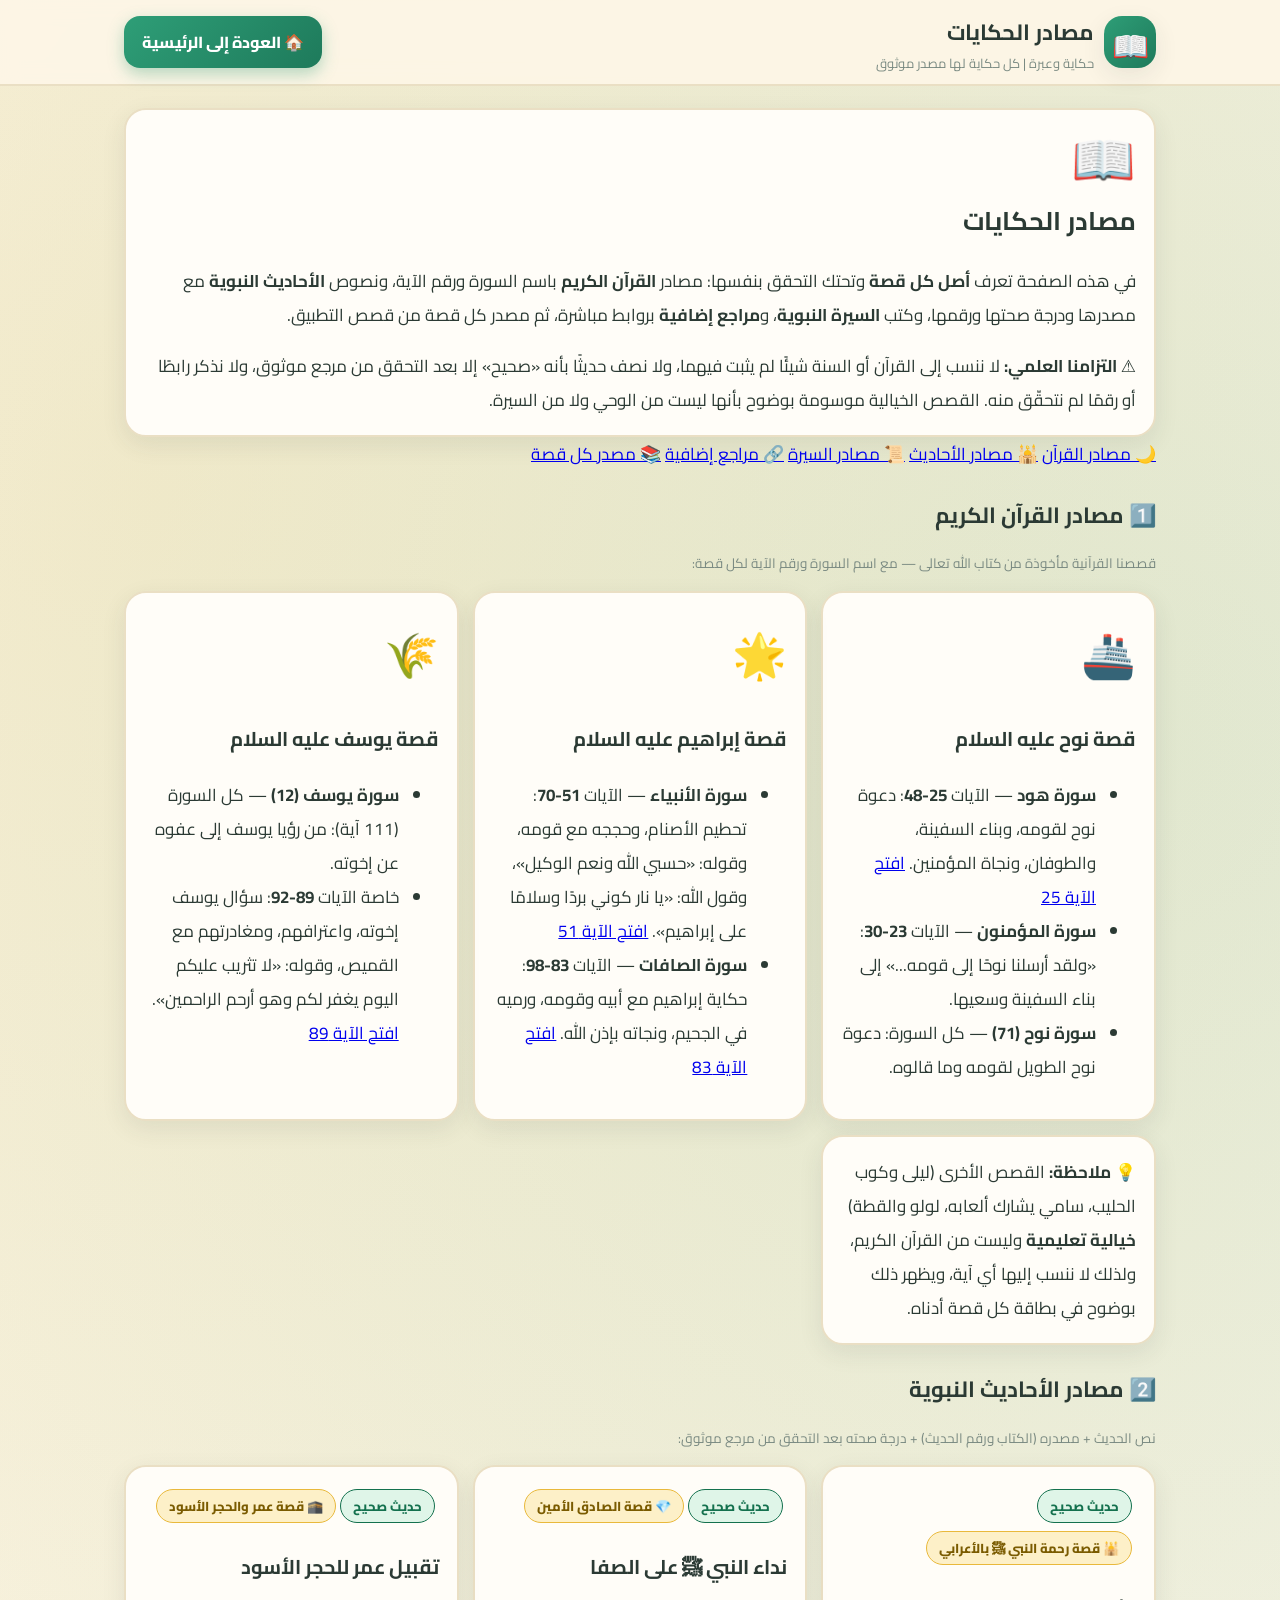
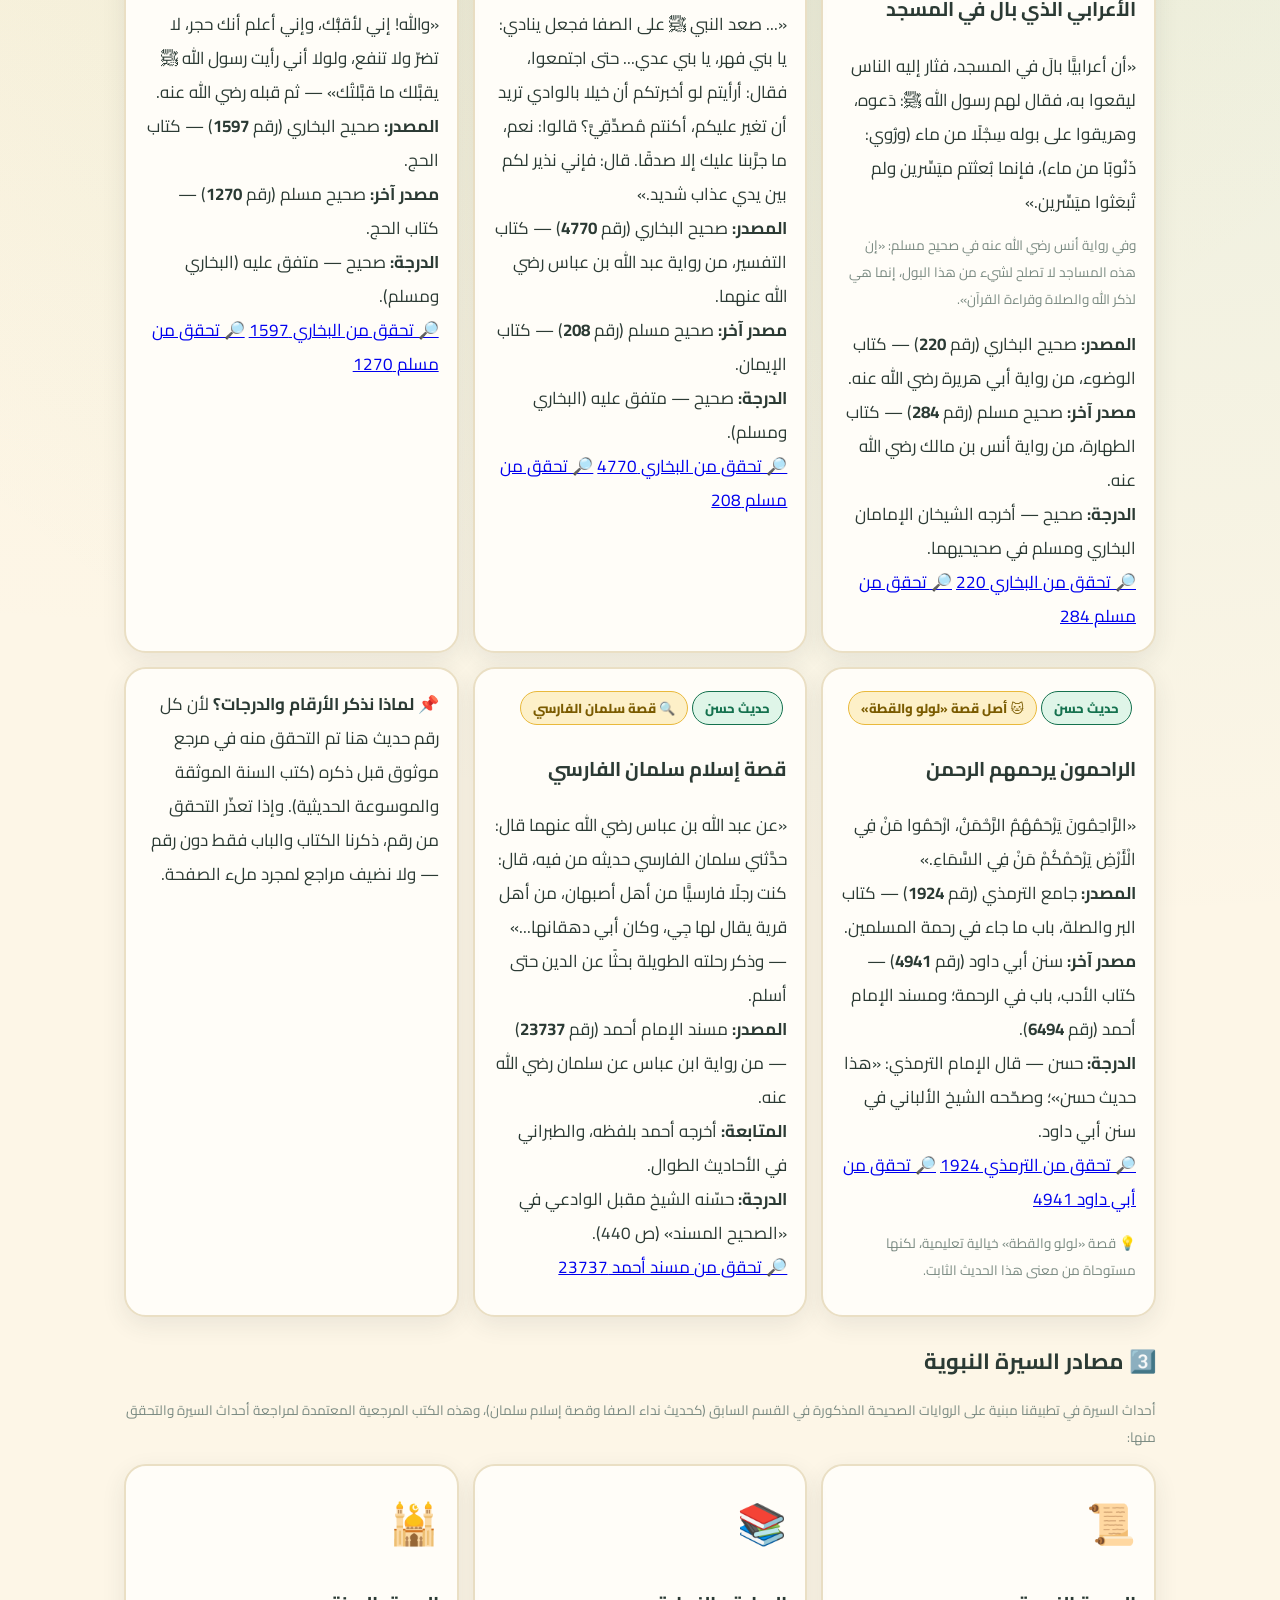
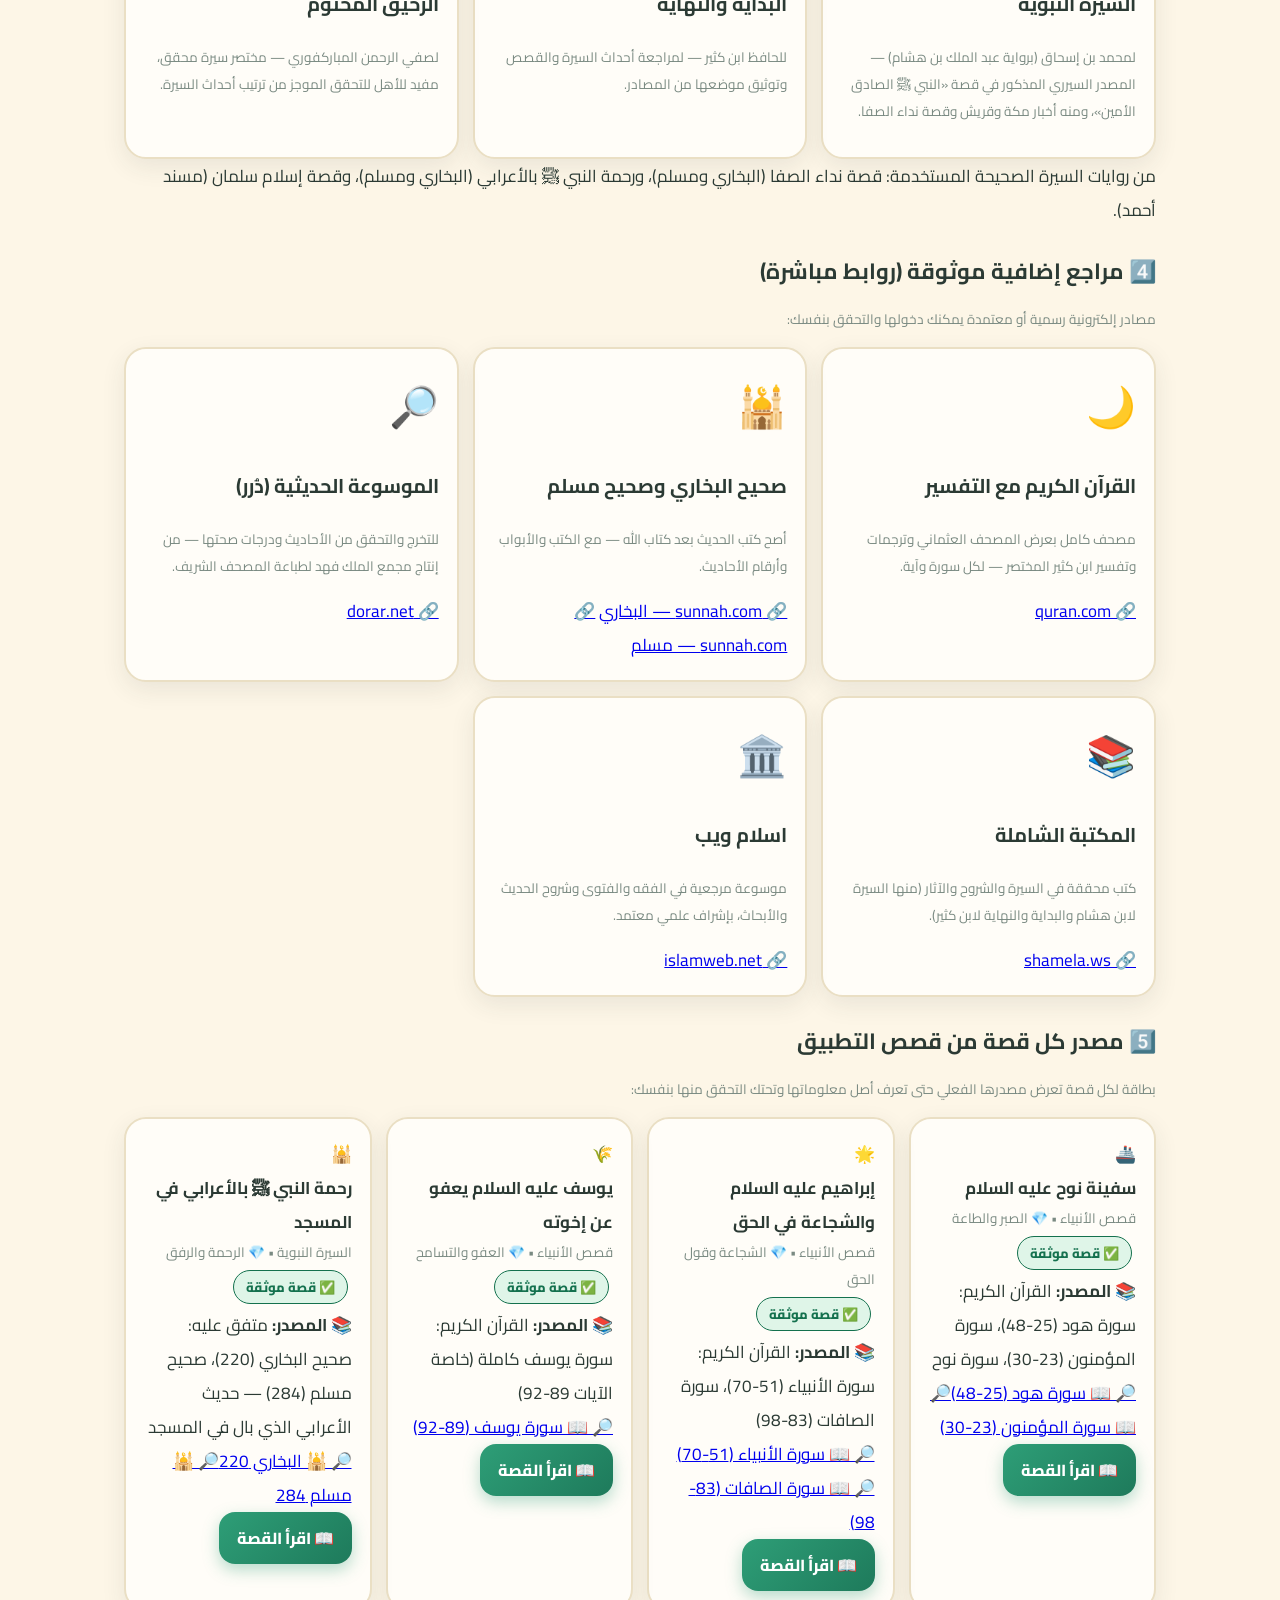
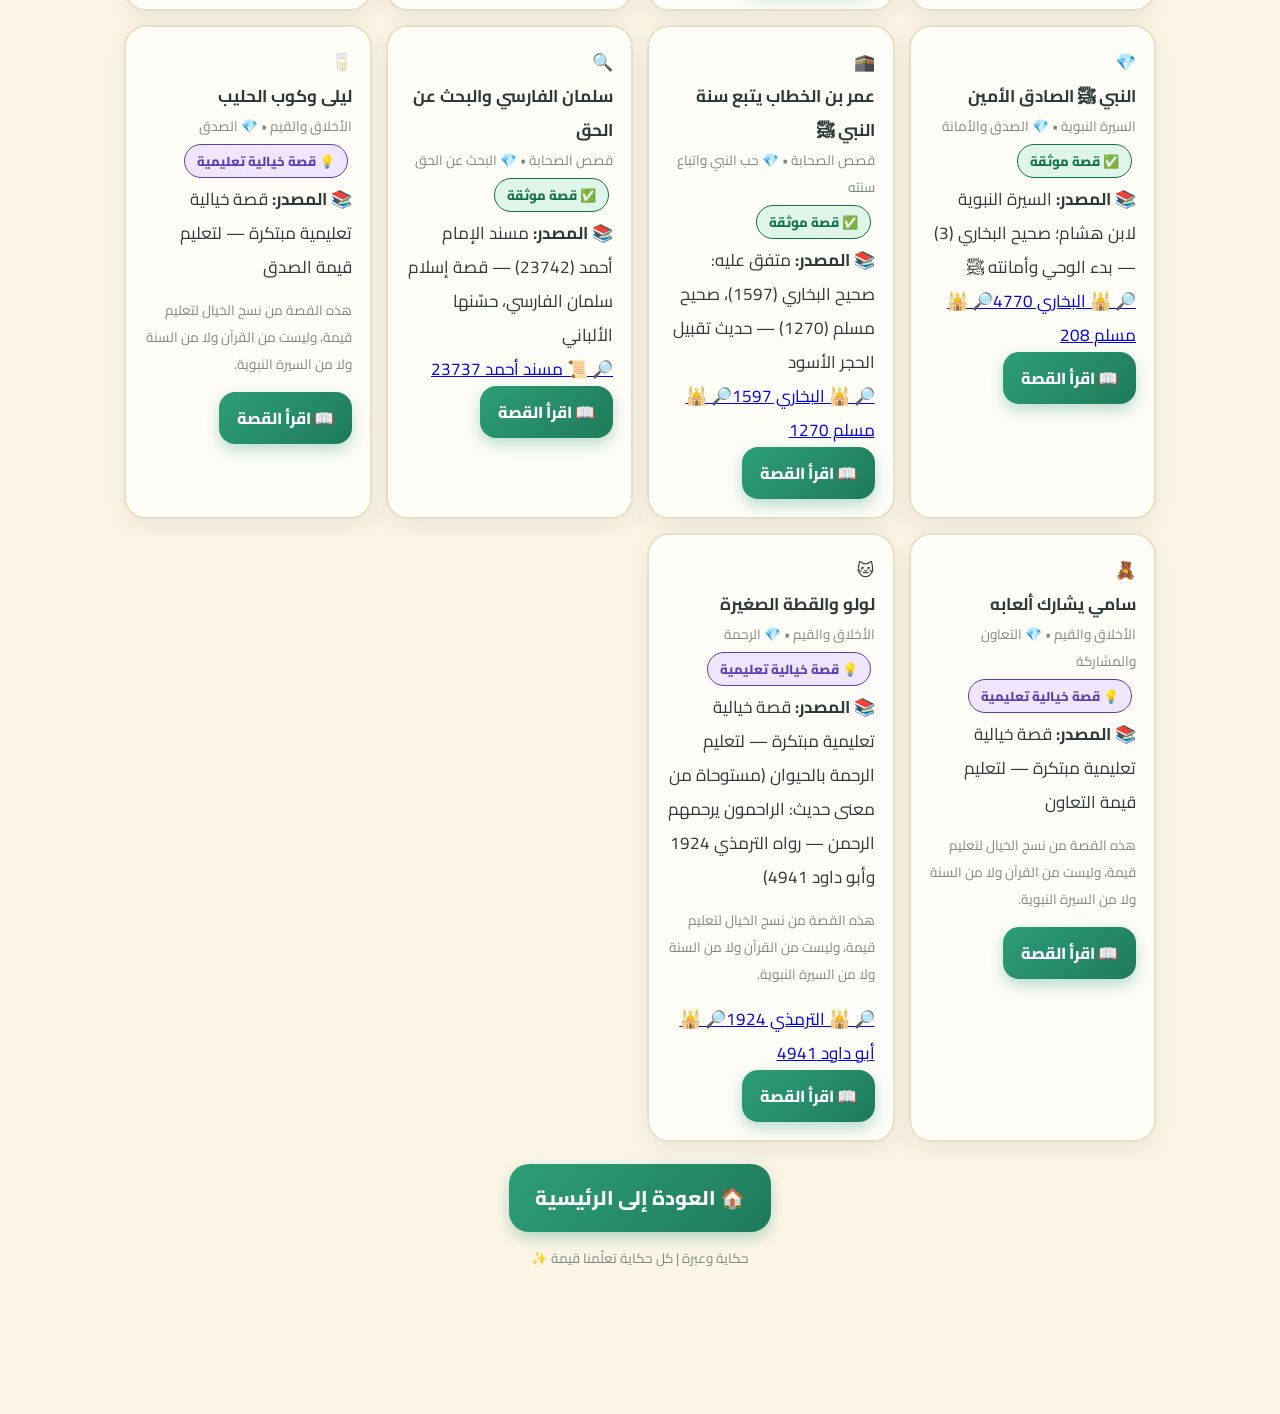
==== sources.html @ 132f4184 "publish sources.html" ====
<!DOCTYPE html>
<html lang="ar" dir="rtl">
<head>
<meta charset="UTF-8">
<meta name="viewport" content="width=device-width, initial-scale=1.0">
<title>مصادر الحكايات | حكاية وعبرة</title>
<meta name="description" content="مصادر كل قصة في تطبيق حكاية وعبرة: آيات القرآن الكريم بأرقامها، أحاديث نبوية بنصوصها ومراجعها ودرجاتها، ومراجع السيرة النبوية، ومراجع إضافية موثوقة بروابط مباشرة.">
<link rel="preconnect" href="https://fonts.googleapis.com">
<link href="https://fonts.googleapis.com/css2?family=Cairo:wght@400;700;800;900&display=swap" rel="stylesheet">
<link rel="stylesheet" href="styles.css">
</head>
<body>
<div class="topbar"><div class="topbar-in">
<div class="brand"><div class="brand-mark">📖</div><div><b>مصادر الحكايات</b><small>حكاية وعبرة | كل حكاية لها مصدر موثوق</small></div></div>
<div class="top-actions"><a class="btn btn-primary" href="index.html" style="text-decoration:none">🏠 العودة إلى الرئيسية</a></div>
</div></div>

<div class="app">

<!-- تمهيد -->
<section class="section">
<div class="card src-hero">
<div class="emoji">📖</div>
<h1 style="margin:6px 0">مصادر الحكايات</h1>
<p>في هذه الصفحة تعرف <b>أصل كل قصة</b> وتحتك التحقق بنفسها: مصادر <b>القرآن الكريم</b> باسم السورة ورقم الآية، ونصوص <b>الأحاديث النبوية</b> مع مصدرها ودرجة صحتها ورقمها، وكتب <b>السيرة النبوية</b>، و<b>مراجع إضافية</b> بروابط مباشرة، ثم مصدر كل قصة من قصص التطبيق.</p>
<div class="src-note">⚠️ <b>التزامنا العلمي:</b> لا ننسب إلى القرآن أو السنة شيئًا لم يثبت فيهما، ولا نصف حديثًا بأنه «صحيح» إلا بعد التحقق من مرجع موثوق، ولا نذكر رابطًا أو رقمًا لم نتحقّق منه. القصص الخيالية موسومة بوضوح بأنها ليست من الوحي ولا من السيرة.</div>
</div>
<nav class="src-nav">
<a href="#quran">🌙 مصادر القرآن</a>
<a href="#hadith">🕌 مصادر الأحاديث</a>
<a href="#seerah">📜 مصادر السيرة</a>
<a href="#refs">🔗 مراجع إضافية</a>
<a href="#stories">📚 مصدر كل قصة</a>
</nav>
</section>

<!-- 1) القرآن -->
<section class="section" id="quran">
<h2>1️⃣ مصادر القرآن الكريم</h2>
<p class="meta">قصصنا القرآنية مأخوذة من كتاب الله تعالى — مع اسم السورة ورقم الآية لكل قصة:</p>
<div class="cards two">
<div class="card">
<div style="font-size:44px">🚢</div><h3>قصة نوح عليه السلام</h3>
<ul class="src-list">
<li><b>سورة هود</b> — الآيات <b>25-48</b>: دعوة نوح لقومه، وبناء السفينة، والطوفان، ونجاة المؤمنين. <a class="src-link" href="https://quran.com/11/25" target="_blank" rel="noopener">افتح الآية 25</a></li>
<li><b>سورة المؤمنون</b> — الآيات <b>23-30</b>: «ولقد أرسلنا نوحًا إلى قومه...» إلى بناء السفينة وسعيها.</li>
<li><b>سورة نوح (71)</b> — كل السورة: دعوة نوح الطويل لقومه وما قالوه.</li>
</ul>
</div>
<div class="card">
<div style="font-size:44px">🌟</div><h3>قصة إبراهيم عليه السلام</h3>
<ul class="src-list">
<li><b>سورة الأنبياء</b> — الآيات <b>51-70</b>: تحطيم الأصنام، وحججه مع قومه، وقوله: «حسبي الله ونعم الوكيل»، وقول الله: «يا نار كوني بردًا وسلامًا على إبراهيم». <a class="src-link" href="https://quran.com/21/51" target="_blank" rel="noopener">افتح الآية 51</a></li>
<li><b>سورة الصافات</b> — الآيات <b>83-98</b>: حكاية إبراهيم مع أبيه وقومه، ورميه في الجحيم، ونجاته بإذن الله. <a class="src-link" href="https://quran.com/37/83" target="_blank" rel="noopener">افتح الآية 83</a></li>
</ul>
</div>
<div class="card">
<div style="font-size:44px">🌾</div><h3>قصة يوسف عليه السلام</h3>
<ul class="src-list">
<li><b>سورة يوسف (12)</b> — كل السورة (111 آية): من رؤيا يوسف إلى عفوه عن إخوته.</li>
<li>خاصة الآيات <b>89-92</b>: سؤال يوسف إخوته، واعترافهم، ومغادرتهم مع القميص، وقوله: «لا تثريب عليكم اليوم يغفر لكم وهو أرحم الراحمين». <a class="src-link" href="https://quran.com/12/89" target="_blank" rel="noopener">افتح الآية 89</a></li>
</ul>
</div>
<div class="card src-note">
<b>💡 ملاحظة:</b> القصص الأخرى (ليلى وكوب الحليب، سامي يشارك ألعابه، لولو والقطة) <b>خيالية تعليمية</b> وليست من القرآن الكريم، ولذلك لا ننسب إليها أي آية، ويظهر ذلك بوضوح في بطاقة كل قصة أدناه.
</div>
</div>
</section>

<!-- 2) الأحاديث -->
<section class="section" id="hadith">
<h2>2️⃣ مصادر الأحاديث النبوية</h2>
<p class="meta">نص الحديث + مصدره (الكتاب ورقم الحديث) + درجة صحته بعد التحقق من مرجع موثوق:</p>
<div class="cards two">

<div class="card">
<span class="badge b-doc">حديث صحيح</span><span class="badge b-val">🕌 قصة رحمة النبي ﷺ بالأعرابي</span>
<h3>الأعرابي الذي بال في المسجد</h3>
<div class="src-quote">«أن أعرابيًّا بالَ في المسجد، فثار إليه الناس ليقعوا به، فقال لهم رسول الله ﷺ: دَعوه، وهريقوا على بوله سِجْلًا من ماء (ورُوي: ذَنُوبًا من ماء)، فإنما بُعثتم ميَسِّرين ولم تُبعَثوا ميَسِّرين.»</div>
<p class="meta">وفي رواية أنس رضي الله عنه في صحيح مسلم: «إن هذه المساجد لا تصلح لشيء من هذا البول، إنما هي لذكر الله والصلاة وقراءة القرآن».</p>
<div class="src-facts">
<div><b>المصدر:</b> صحيح البخاري (رقم <b>220</b>) — كتاب الوضوء، من رواية أبي هريرة رضي الله عنه.</div>
<div><b>مصدر آخر:</b> صحيح مسلم (رقم <b>284</b>) — كتاب الطهارة، من رواية أنس بن مالك رضي الله عنه.</div>
<div><b>الدرجة:</b> صحيح — أخرجه الشيخان الإمامان البخاري ومسلم في صحيحيهما.</div>
</div>
<a class="src-link" href="https://sunnah.com/bukhari:220" target="_blank" rel="noopener">🔎 تحقق من البخاري 220</a>
<a class="src-link" href="https://sunnah.com/muslim:284a" target="_blank" rel="noopener">🔎 تحقق من مسلم 284</a>
</div>

<div class="card">
<span class="badge b-doc">حديث صحيح</span><span class="badge b-val">💎 قصة الصادق الأمين</span>
<h3>نداء النبي ﷺ على الصفا</h3>
<div class="src-quote">«... صعد النبي ﷺ على الصفا فجعل ينادي: يا بني فهر، يا بني عدي... حتى اجتمعوا، فقال: أرأيتم لو أخبرتكم أن خيلا بالوادي تريد أن تغير عليكم، أكنتم مُصدِّقِيَّ؟ قالوا: نعم، ما جرَّبنا عليك إلا صدقًا. قال: فإني نذير لكم بين يدي عذاب شديد.»</div>
<div class="src-facts">
<div><b>المصدر:</b> صحيح البخاري (رقم <b>4770</b>) — كتاب التفسير، من رواية عبد الله بن عباس رضي الله عنهما.</div>
<div><b>مصدر آخر:</b> صحيح مسلم (رقم <b>208</b>) — كتاب الإيمان.</div>
<div><b>الدرجة:</b> صحيح — متفق عليه (البخاري ومسلم).</div>
</div>
<a class="src-link" href="https://sunnah.com/bukhari:4770" target="_blank" rel="noopener">🔎 تحقق من البخاري 4770</a>
<a class="src-link" href="https://sunnah.com/muslim:208" target="_blank" rel="noopener">🔎 تحقق من مسلم 208</a>
</div>

<div class="card">
<span class="badge b-doc">حديث صحيح</span><span class="badge b-val">🕋 قصة عمر والحجر الأسود</span>
<h3>تقبيل عمر للحجر الأسود</h3>
<div class="src-quote">«والله! إني لأقبُّك، وإني أعلم أنك حجر، لا تضرّ ولا تنفع، ولولا أني رأيت رسول الله ﷺ يقبَّلك ما قبَّلتُك» — ثم قبله رضي الله عنه.</div>
<div class="src-facts">
<div><b>المصدر:</b> صحيح البخاري (رقم <b>1597</b>) — كتاب الحج.</div>
<div><b>مصدر آخر:</b> صحيح مسلم (رقم <b>1270</b>) — كتاب الحج.</div>
<div><b>الدرجة:</b> صحيح — متفق عليه (البخاري ومسلم).</div>
</div>
<a class="src-link" href="https://sunnah.com/bukhari:1597" target="_blank" rel="noopener">🔎 تحقق من البخاري 1597</a>
<a class="src-link" href="https://sunnah.com/muslim:1270" target="_blank" rel="noopener">🔎 تحقق من مسلم 1270</a>
</div>

<div class="card">
<span class="badge b-doc">حديث حسن</span><span class="badge b-val">🐱 أصل قصة «لولو والقطة»</span>
<h3>الراحمون يرحمهم الرحمن</h3>
<div class="src-quote">«الرَّاحِمُونَ يَرْحَمُهُمُ الرَّحْمَنُ، ارْحَمُوا مَنْ فِي الْأَرْضِ يَرْحَمْكُمْ مَنْ فِي السَّمَاءِ.»</div>
<div class="src-facts">
<div><b>المصدر:</b> جامع الترمذي (رقم <b>1924</b>) — كتاب البر والصلة، باب ما جاء في رحمة المسلمين.</div>
<div><b>مصدر آخر:</b> سنن أبي داود (رقم <b>4941</b>) — كتاب الأدب، باب في الرحمة؛ ومسند الإمام أحمد (رقم <b>6494</b>).</div>
<div><b>الدرجة:</b> حسن — قال الإمام الترمذي: «هذا حديث حسن»؛ وصحّحه الشيخ الألباني في سنن أبي داود.</div>
</div>
<a class="src-link" href="https://sunnah.com/tirmidhi:1924" target="_blank" rel="noopener">🔎 تحقق من الترمذي 1924</a>
<a class="src-link" href="https://sunnah.com/abudawud:4941" target="_blank" rel="noopener">🔎 تحقق من أبي داود 4941</a>
<p class="meta">💡 قصة «لولو والقطة» خيالية تعليمية، لكنها مستوحاة من معنى هذا الحديث الثابت.</p>
</div>

<div class="card">
<span class="badge b-doc">حديث حسن</span><span class="badge b-val">🔍 قصة سلمان الفارسي</span>
<h3>قصة إسلام سلمان الفارسي</h3>
<div class="src-quote">«عن عبد الله بن عباس رضي الله عنهما قال: حدَّثني سلمان الفارسي حديثه من فيه، قال: كنت رجلًا فارسيًّا من أهل أصبهان، من أهل قرية يقال لها جِي، وكان أبي دهقانها...» — وذكر رحلته الطويلة بحثًا عن الدين حتى أسلم.</div>
<div class="src-facts">
<div><b>المصدر:</b> مسند الإمام أحمد (رقم <b>23737</b>) — من رواية ابن عباس عن سلمان رضي الله عنه.</div>
<div><b>المتابعة:</b> أخرجه أحمد بلفظه، والطبراني في الأحاديث الطوال.</div>
<div><b>الدرجة:</b> حسّنه الشيخ مقبل الوادعي في «الصحيح المسند» (ص 440).</div>
</div>
<a class="src-link" href="https://dorar.net/h/wUVTPjc4" target="_blank" rel="noopener">🔎 تحقق من مسند أحمد 23737</a>
</div>

<div class="card src-note">
📌 <b>لماذا نذكر الأرقام والدرجات؟</b> لأن كل رقم حديث هنا تم التحقق منه في مرجع موثوق قبل ذكره (كتب السنة الموثقة والموسوعة الحديثية). وإذا تعذّر التحقق من رقم، ذكرنا الكتاب والباب فقط دون رقم — ولا نضيف مراجع لمجرد ملء الصفحة.
</div>
</div>
</section>

<!-- 3) السيرة -->
<section class="section" id="seerah">
<h2>3️⃣ مصادر السيرة النبوية</h2>
<p class="meta">أحداث السيرة في تطبيقنا مبنية على الروايات الصحيحة المذكورة في القسم السابق (كحديث نداء الصفا وقصة إسلام سلمان)، وهذه الكتب المرجعية المعتمدة لمراجعة أحداث السيرة والتحقق منها:</p>
<div class="cards three">
<div class="card"><div style="font-size:40px">📜</div><h3>السيرة النبوية</h3>
<p class="meta">لمحمد بن إسحاق (برواية عبد الملك بن هشام) — المصدر السيرري المذكور في قصة «النبي ﷺ الصادق الأمين»، ومنه أخبار مكة وقريش وقصة نداء الصفا.</p></div>
<div class="card"><div style="font-size:40px">📚</div><h3>البداية والنهاية</h3>
<p class="meta">للحافظ ابن كثير — لمراجعة أحداث السيرة والقصص وتوثيق موضعها من المصادر.</p></div>
<div class="card"><div style="font-size:40px">🕌</div><h3>الرحيق المختوم</h3>
<p class="meta">لصفي الرحمن المباركفوري — مختصر سيرة محقق، مفيد للأهل للتحقق الموجز من ترتيب أحداث السيرة.</p></div>
</div>
<div class="src-note">من روايات السيرة الصحيحة المستخدمة: قصة نداء الصفا (البخاري ومسلم)، ورحمة النبي ﷺ بالأعرابي (البخاري ومسلم)، وقصة إسلام سلمان (مسند أحمد).</div>
</section>

<!-- 4) مراجع إضافية -->
<section class="section" id="refs">
<h2>4️⃣ مراجع إضافية موثوقة (روابط مباشرة)</h2>
<p class="meta">مصادر إلكترونية رسمية أو معتمدة يمكنك دخولها والتحقق بنفسك:</p>
<div class="cards two">
<div class="card"><div style="font-size:40px">🌙</div><h3>القرآن الكريم مع التفسير</h3>
<p class="meta">مصحف كامل بعرض المصحف العثماني وترجمات وتفسير ابن كثير المختصر — لكل سورة وآية.</p>
<a class="src-link" href="https://quran.com" target="_blank" rel="noopener">🔗 quran.com</a></div>
<div class="card"><div style="font-size:40px">🕌</div><h3>صحيح البخاري وصحيح مسلم</h3>
<p class="meta">أصح كتب الحديث بعد كتاب الله — مع الكتب والأبواب وأرقام الأحاديث.</p>
<a class="src-link" href="https://sunnah.com/bukhari" target="_blank" rel="noopener">🔗 sunnah.com — البخاري</a>
<a class="src-link" href="https://sunnah.com/muslim" target="_blank" rel="noopener">🔗 sunnah.com — مسلم</a></div>
<div class="card"><div style="font-size:40px">🔎</div><h3>الموسوعة الحديثية (دُرر)</h3>
<p class="meta">للتخرج والتحقق من الأحاديث ودرجات صحتها — من إنتاج مجمع الملك فهد لطباعة المصحف الشريف.</p>
<a class="src-link" href="https://dorar.net" target="_blank" rel="noopener">🔗 dorar.net</a></div>
<div class="card"><div style="font-size:40px">📚</div><h3>المكتبة الشاملة</h3>
<p class="meta">كتب محققة في السيرة والشروح والآثار (منها السيرة لابن هشام والبداية والنهاية لابن كثير).</p>
<a class="src-link" href="https://shamela.ws" target="_blank" rel="noopener">🔗 shamela.ws</a></div>
<div class="card"><div style="font-size:40px">🏛️</div><h3>اسلام ويب</h3>
<p class="meta">موسوعة مرجعية في الفقه والفتوى وشروح الحديث والأبحاث، بإشراف علمي معتمد.</p>
<a class="src-link" href="https://www.islamweb.net" target="_blank" rel="noopener">🔗 islamweb.net</a></div>
</div>
</section>

<!-- 5) مصدر كل قصة -->
<section class="section" id="stories">
<h2>5️⃣ مصدر كل قصة من قصص التطبيق</h2>
<p class="meta">بطاقة لكل قصة تعرض مصدرها الفعلي حتى تعرف أصل معلوماتها وتحتك التحقق منها بنفسك:</p>
<div class="story-grid" id="srcGrid"></div>
</section>

<div class="section" style="text-align:center">
<a class="btn btn-primary btn-big" href="index.html" style="text-decoration:none;display:inline-block">🏠 العودة إلى الرئيسية</a>
<p class="meta">حكاية وعبرة | كل حكاية تعلّمنا قيمة ✨</p>
</div>
</div>

<script src="data.js"></script>
<script>
/* روابط التحقق المباشر لكل قصة (روابط موثقة تم فحصها) */
const LINKS={
 nuh:[["📖 سورة هود (25-48)","https://quran.com/11/25"],["📖 سورة المؤمنون (23-30)","https://quran.com/23/23"]],
 ibrahim:[["📖 سورة الأنبياء (51-70)","https://quran.com/21/51"],["📖 سورة الصافات (83-98)","https://quran.com/37/83"]],
 yusuf:[["📖 سورة يوسف (89-92)","https://quran.com/12/89"]],
 rafik:[["🕌 البخاري 220","https://sunnah.com/bukhari:220"],["🕌 مسلم 284","https://sunnah.com/muslim:284a"]],
 amin:[["🕌 البخاري 4770","https://sunnah.com/bukhari:4770"],["🕌 مسلم 208","https://sunnah.com/muslim:208"]],
 omar:[["🕌 البخاري 1597","https://sunnah.com/bukhari:1597"],["🕌 مسلم 1270","https://sunnah.com/muslim:1270"]],
 salman:[["📜 مسند أحمد 23737","https://dorar.net/h/wUVTPjc4"]],
 lulu:[["🕌 الترمذي 1924","https://sunnah.com/tirmidhi:1924"],["🕌 أبو داود 4941","https://sunnah.com/abudawud:4941"]],
 layla:[],sami:[]};
(function(){
 const g=document.getElementById("srcGrid");
 g.innerHTML=STORIES.map(function(s){
  const links=(LINKS[s.id]||[]).map(function(l){
   return '<a class="src-link" href="'+l[1]+'" target="_blank" rel="noopener">🔎 '+l[0]+'</a>';}).join("");
  return '<div class="card src-story">'+
   '<div class="src-story-head"><span class="src-story-art">'+s.art+'</span>'+
   '<div><b>'+s.title+'</b><div class="meta">'+s.catName+' • 💎 '+s.value+'</div>'+
   '<span class="badge '+(s.doc?"b-doc":"b-fic")+'">'+(s.doc?"✅ قصة موثقة":"💡 قصة خيالية تعليمية")+'</span></div></div>'+
   '<div class="src-story-src"><b>📚 المصدر:</b> '+s.source+'</div>'+
   (s.doc?"":'<p class="meta">هذه القصة من نسج الخيال لتعليم قيمة، وليست من القرآن ولا من السنة ولا من السيرة النبوية.</p>')+
   '<div class="src-story-links">'+links+'</div>'+
   '<a class="btn btn-primary" href="index.html?story='+s.id+'" style="display:inline-block;text-decoration:none">📖 اقرأ القصة</a>'+
  '</div>';}).join("");
})();
</script>
</body>
</html>
---- styles.css ----
:root{
  --green:#2e9e77; --green-d:#1e7a5b; --cream:#fdf6e7; --card:#fffdf8;
  --gold:#e9b93c; --gold-soft:#fdf0c8; --blue:#bfe0ff; --purple:#ddd0fb;
  --ink:#2b3a34; --muted:#7a8a82; --line:#eadfc4;
  --shadow:0 8px 24px rgba(43,58,52,.09); --radius:22px;
  --fs:17px;
}
*{box-sizing:border-box}
html{scroll-behavior:smooth}
body{margin:0;font-family:"Cairo","Tajawal",system-ui,Tahoma,sans-serif;
  background:var(--cream);color:var(--ink);font-size:var(--fs);line-height:2;
  background-image:radial-gradient(circle at 12% 8%,rgba(233,185,60,.14),transparent 30%),
  radial-gradient(circle at 88% 12%,rgba(46,158,119,.14),transparent 32%);}
button{font-family:inherit}
.app{max-width:1060px;margin:0 auto;padding:0 14px 120px}
.topbar{position:sticky;top:0;z-index:50;background:rgba(253,246,231,.92);backdrop-filter:blur(10px);border-bottom:2px solid var(--line)}
.topbar-in{max-width:1060px;margin:0 auto;padding:10px 14px;display:flex;align-items:center;justify-content:space-between;gap:10px;flex-wrap:wrap}
.brand{display:flex;align-items:center;gap:10px}
.brand-mark{width:52px;height:52px;border-radius:18px;background:linear-gradient(135deg,var(--green),var(--green-d));display:grid;place-items:center;font-size:30px;box-shadow:var(--shadow)}
.brand b{font-size:22px}.brand small{display:block;color:var(--muted);font-size:13px;line-height:1.5}
.pill{background:#fff;border:2px solid var(--line);border-radius:999px;padding:6px 14px;font-weight:800;display:inline-flex;gap:6px;align-items:center}
.stars-pill{background:var(--gold-soft);border-color:var(--gold)}
.top-actions{display:flex;gap:8px;align-items:center;flex-wrap:wrap}
.btn{border:2px solid var(--line);background:#fff;color:var(--ink);border-radius:16px;padding:10px 18px;cursor:pointer;font-weight:800;font-size:16px;transition:.18s}
.btn:hover{transform:translateY(-2px)}
.btn-big{font-size:20px;padding:14px 26px;border-radius:20px}
.btn-primary{background:linear-gradient(135deg,var(--green),var(--green-d));color:#fff;border:none;box-shadow:0 6px 16px rgba(46,158,119,.35)}
.btn-gold{background:linear-gradient(135deg,#f5c94f,#e09f1f);color:#4a3400;border:none}
.btn-soft{background:#fff}
.icon-btn{width:44px;height:44px;border-radius:50%;display:grid;place-items:center;font-size:20px;padding:0}
.view{display:none;animation:fade .3s}
.view.active{display:block}
@keyframes fade{from{opacity:0;transform:translateY(8px)}to{opacity:1;transform:none}}
.hero{margin:18px 0;background:linear-gradient(135deg,#2e9e77,#175e44);color:#fff;border-radius:28px;padding:26px 22px;display:flex;gap:18px;align-items:center;flex-wrap:wrap;position:relative;overflow:hidden;box-shadow:var(--shadow)}
.hero::after{content:"";position:absolute;inset:0;opacity:.12;background-image:url("data:image/svg+xml,%3Csvg width='100' height='100' xmlns='http://www.w3.org/2000/svg'%3E%3Ctext x='10' y='60' font-size='50'%3E%E2%AD%90%3C/text%3E%3C/svg%3E");background-size:100px}
.mascot{width:130px;height:130px;flex-shrink:0;background:#fff;border-radius:50%;display:grid;place-items:center;font-size:78px;border:5px solid var(--gold);box-shadow:var(--shadow);position:relative;z-index:1;animation:float 3s ease-in-out infinite}
@keyframes float{0%,100%{transform:translateY(0)}50%{transform:translateY(-8px)}}
.hero-txt{flex:1;min-width:240px;position:relative;z-index:1}
.hero-txt h1{margin:0;font-size:clamp(24px,4.5vw,36px)}
.hero-txt p{margin:6px 0 14px;opacity:.95}
.section{margin:22px 0}
.section h2{font-size:22px;margin:0 0 12px;display:flex;align-items:center;gap:8px}
.cards{display:grid;gap:14px}
.cards.two{grid-template-columns:repeat(auto-fit,minmax(260px,1fr))}
.cards.three{grid-template-columns:repeat(auto-fit,minmax(220px,1fr))}
.card{background:var(--card);border:2px solid var(--line);border-radius:var(--radius);padding:18px;box-shadow:var(--shadow);transition:.2s}
.card:hover{transform:translateY(-3px)}
.card .emoji{font-size:52px;line-height:1.2}
.badge{display:inline-block;font-size:13px;font-weight:800;border-radius:999px;padding:3px 12px;margin:4px 4px 4px 0}
.b-doc{background:#dff5e8;color:#14714e;border:1.5px solid #14714e}
.b-fic{background:#efe7ff;color:#5b3fb5;border:1.5px solid #5b3fb5}
.b-val{background:var(--gold-soft);color:#7a5b00;border:1.5px solid var(--gold)}
.b-age{background:#e3f2ff;color:#1565a0;border:1.5px solid #90caf9}
.story-grid{display:grid;grid-template-columns:repeat(auto-fill,minmax(240px,1fr));gap:14px}
.story-card{background:var(--card);border:2px solid var(--line);border-radius:var(--radius);overflow:hidden;box-shadow:var(--shadow);cursor:pointer;transition:.2s;display:flex;flex-direction:column}
.story-card:hover{transform:translateY(-4px) scale(1.01)}
.story-art{font-size:64px;text-align:center;padding:22px 10px 10px;background:linear-gradient(180deg,#fff8e1,#e8f6ef)}
.story-body{padding:12px 14px 16px}
.story-body h3{margin:4px 0;font-size:18px}
.meta{font-size:13.5px;color:var(--muted)}
.fav-btn{background:#fff;border:2px solid var(--line);border-radius:12px;cursor:pointer;font-size:20px;padding:2px 10px}
.fav-btn.on{background:#ffe9a8;border-color:var(--gold)}
.filters{display:flex;gap:8px;flex-wrap:wrap;margin:10px 0}
.filters select,.filters input{border:2px solid var(--line);border-radius:14px;padding:10px 14px;font-family:inherit;font-size:15px;background:#fff;color:var(--ink)}
.search-row{display:flex;gap:8px;flex-wrap:wrap}
.search-row input{flex:1;min-width:200px}
.progress-track{background:#eee3c6;border-radius:999px;height:18px;overflow:hidden;border:2px solid var(--line)}
.progress-fill{height:100%;background:linear-gradient(90deg,var(--green),var(--gold));border-radius:999px;transition:width .5s}
.reader{background:var(--card);border:2px solid var(--line);border-radius:26px;padding:22px;box-shadow:var(--shadow)}
.scene-art{font-size:80px;text-align:center;background:linear-gradient(180deg,#fff3cf,#dff3ff);border-radius:20px;padding:18px;margin-bottom:12px}
.scene-text{font-size:calc(var(--fs) + 3px);background:#fff;border:2px solid var(--line);border-radius:18px;padding:18px;line-height:2.2}
.scene-nav{display:flex;gap:10px;margin-top:14px;flex-wrap:wrap}
.scene-nav .btn{flex:1;min-width:130px}
.dots{display:flex;gap:6px;justify-content:center;margin:12px 0}
.dot{width:14px;height:14px;border-radius:50%;background:#e5d9b8;cursor:pointer}
.dot.on{background:var(--green)}
.quiz-opt{display:block;width:100%;text-align:right;background:#fff;border:2px solid var(--line);border-radius:16px;padding:12px 16px;margin:8px 0;cursor:pointer;font-size:17px;font-weight:700}
.quiz-opt.correct{background:#d8f5e3;border-color:var(--green)}
.quiz-opt.wrong{background:#ffe0e0;border-color:#d66}
.explain{border-radius:14px;padding:10px 14px;margin:6px 0;font-size:15px}
.explain.ok{background:#e4f7ec}.explain.no{background:#fff1f1}
.celebrate{text-align:center;font-size:60px;animation:pop .5s}
@keyframes pop{from{transform:scale(.6)}to{transform:scale(1)}}
.badges-grid{display:grid;grid-template-columns:repeat(auto-fill,minmax(150px,1fr));gap:12px}
.badge-card{background:#fff;border:2px solid var(--line);border-radius:18px;padding:14px;text-align:center}
.badge-card.won{border-color:var(--gold);background:var(--gold-soft)}
.badge-card .e{font-size:46px}
.badge-card.locked{opacity:.55;filter:grayscale(.8)}
.parent-box{background:#f4f6fb;border:2px solid #c9d4e8;border-radius:22px;padding:18px;margin:12px 0}
.parent-box h3{margin:0 0 8px;color:#31435f}
table{width:100%;border-collapse:collapse;font-size:15px}
th,td{border:1px solid var(--line);padding:8px;border-radius:8px;text-align:right}
th{background:#f3ecd6}
.bottom-nav{position:fixed;bottom:0;right:0;left:0;z-index:60;background:#fff;border-top:2px solid var(--line);display:flex;justify-content:space-around;padding:8px 4px calc(8px + env(safe-area-inset-bottom))}
.bottom-nav button{border:none;background:none;cursor:pointer;font-family:inherit;font-size:13px;font-weight:800;color:var(--muted);display:flex;flex-direction:column;align-items:center;gap:2px;padding:6px 12px;border-radius:14px}
.bottom-nav button span{font-size:24px}
.bottom-nav button.active{color:var(--green-d);background:#e6f5ee}
.gate{max-width:420px;margin:30px auto;text-align:center}
.toast{position:fixed;bottom:90px;right:50%;transform:translateX(50%);background:#2b3a34;color:#fff;padding:12px 24px;border-radius:999px;font-weight:800;z-index:99;display:none;box-shadow:var(--shadow)}
.toast.show{display:block;animation:fade .3s}
@media(max-width:640px){.hero{padding:18px}.mascot{width:100px;height:100px;font-size:60px}.btn-big{font-size:18px}}
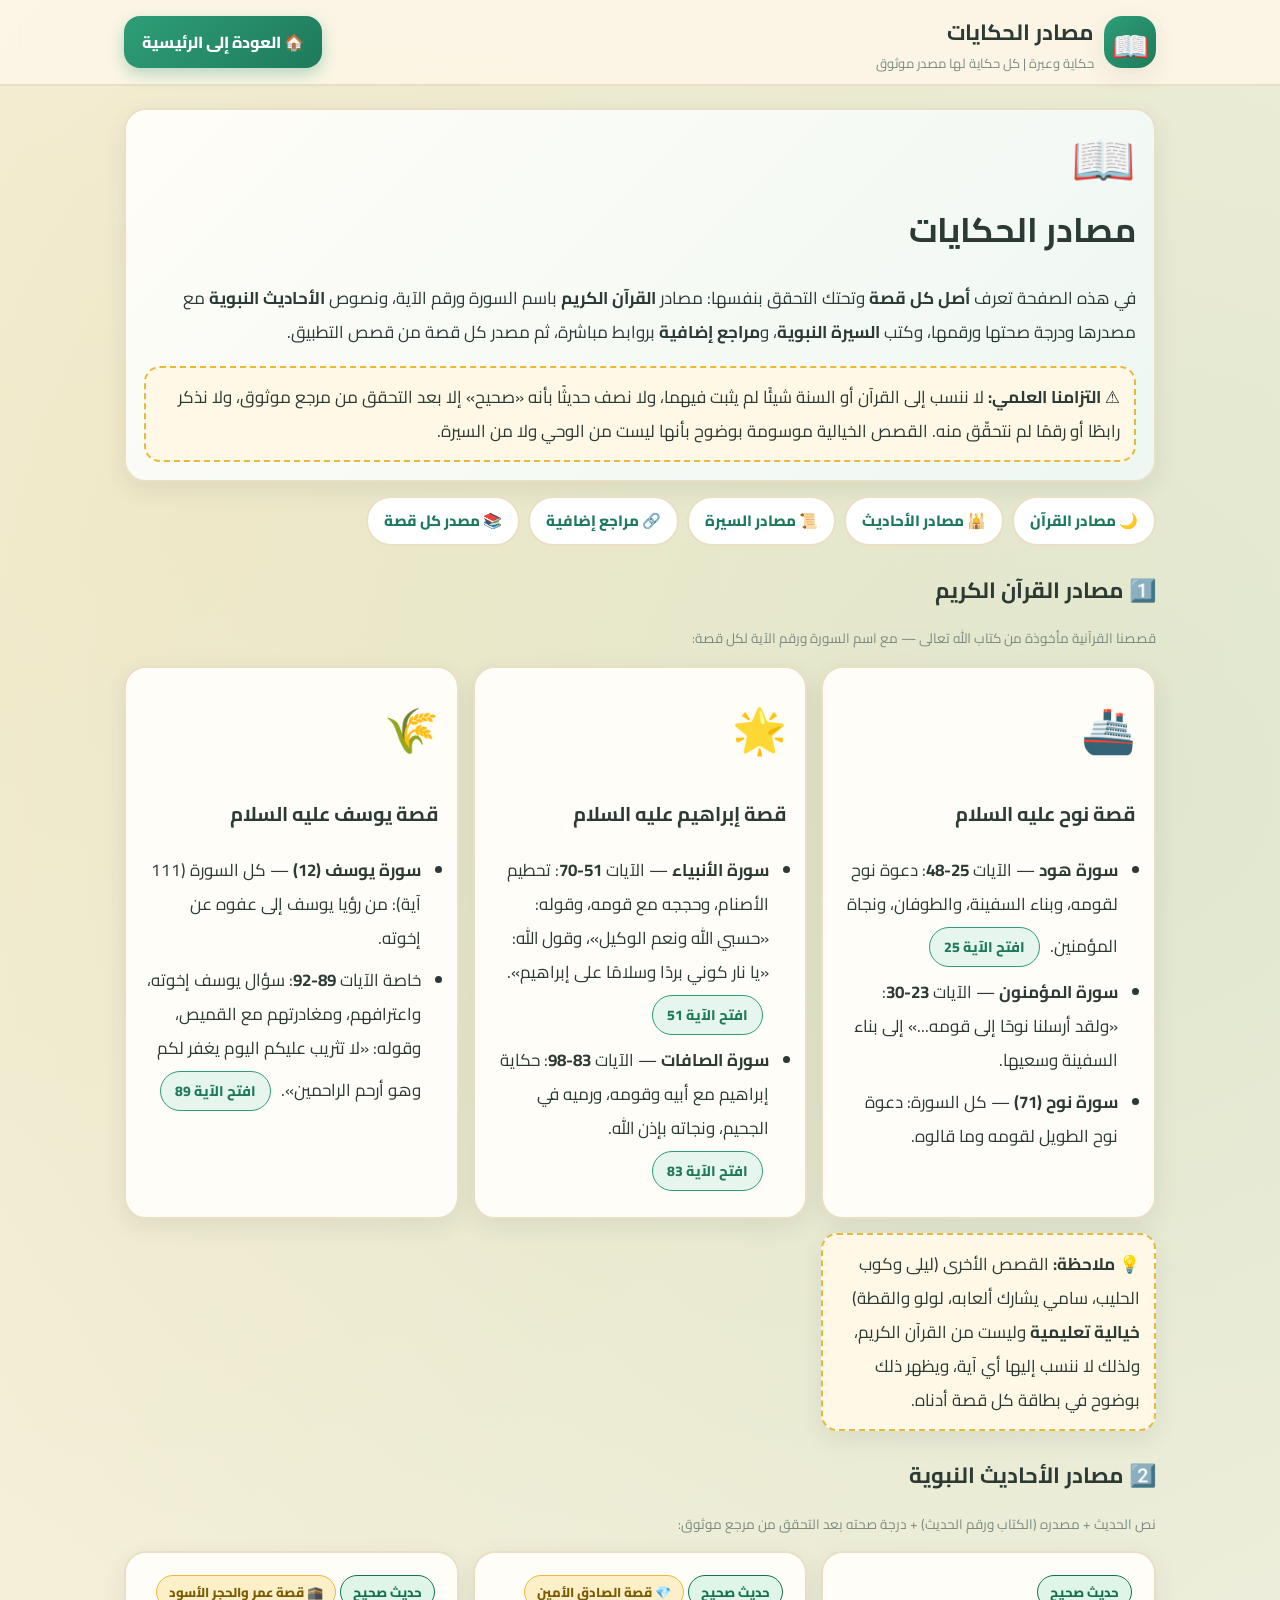
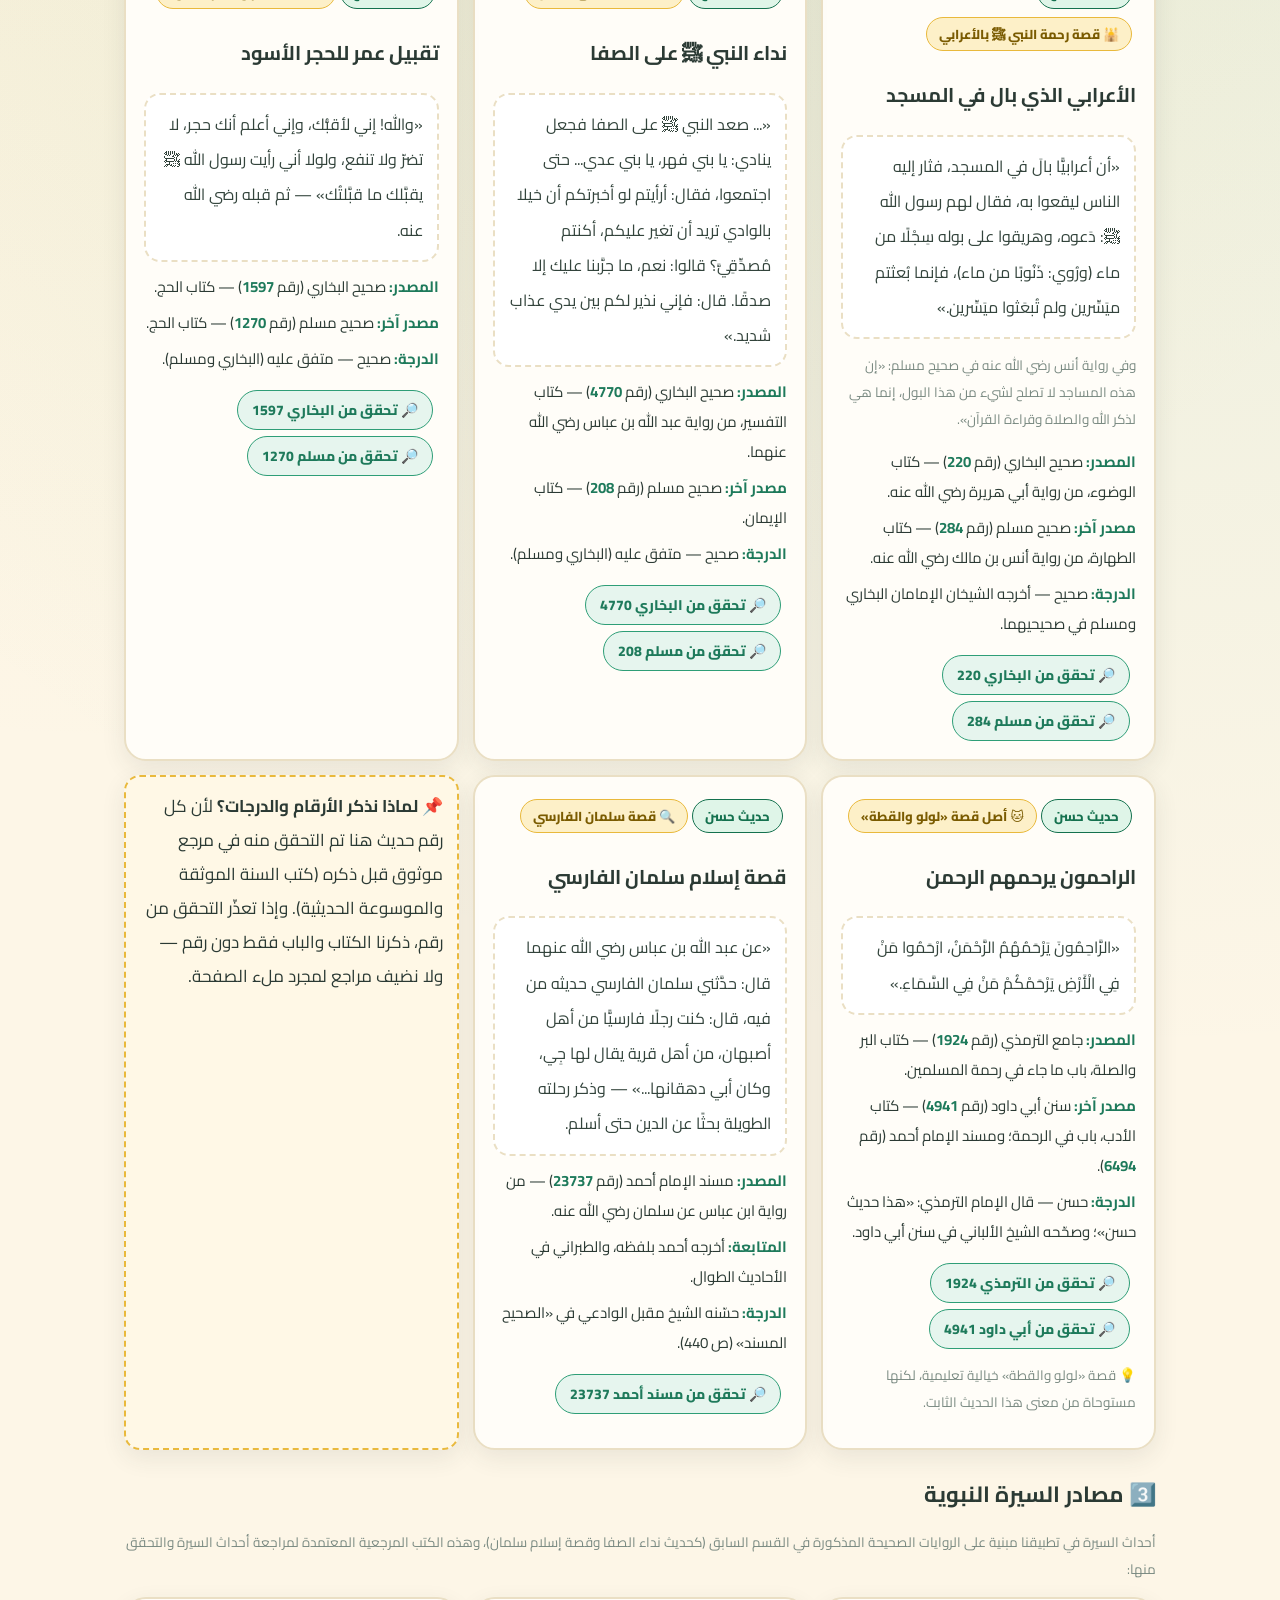
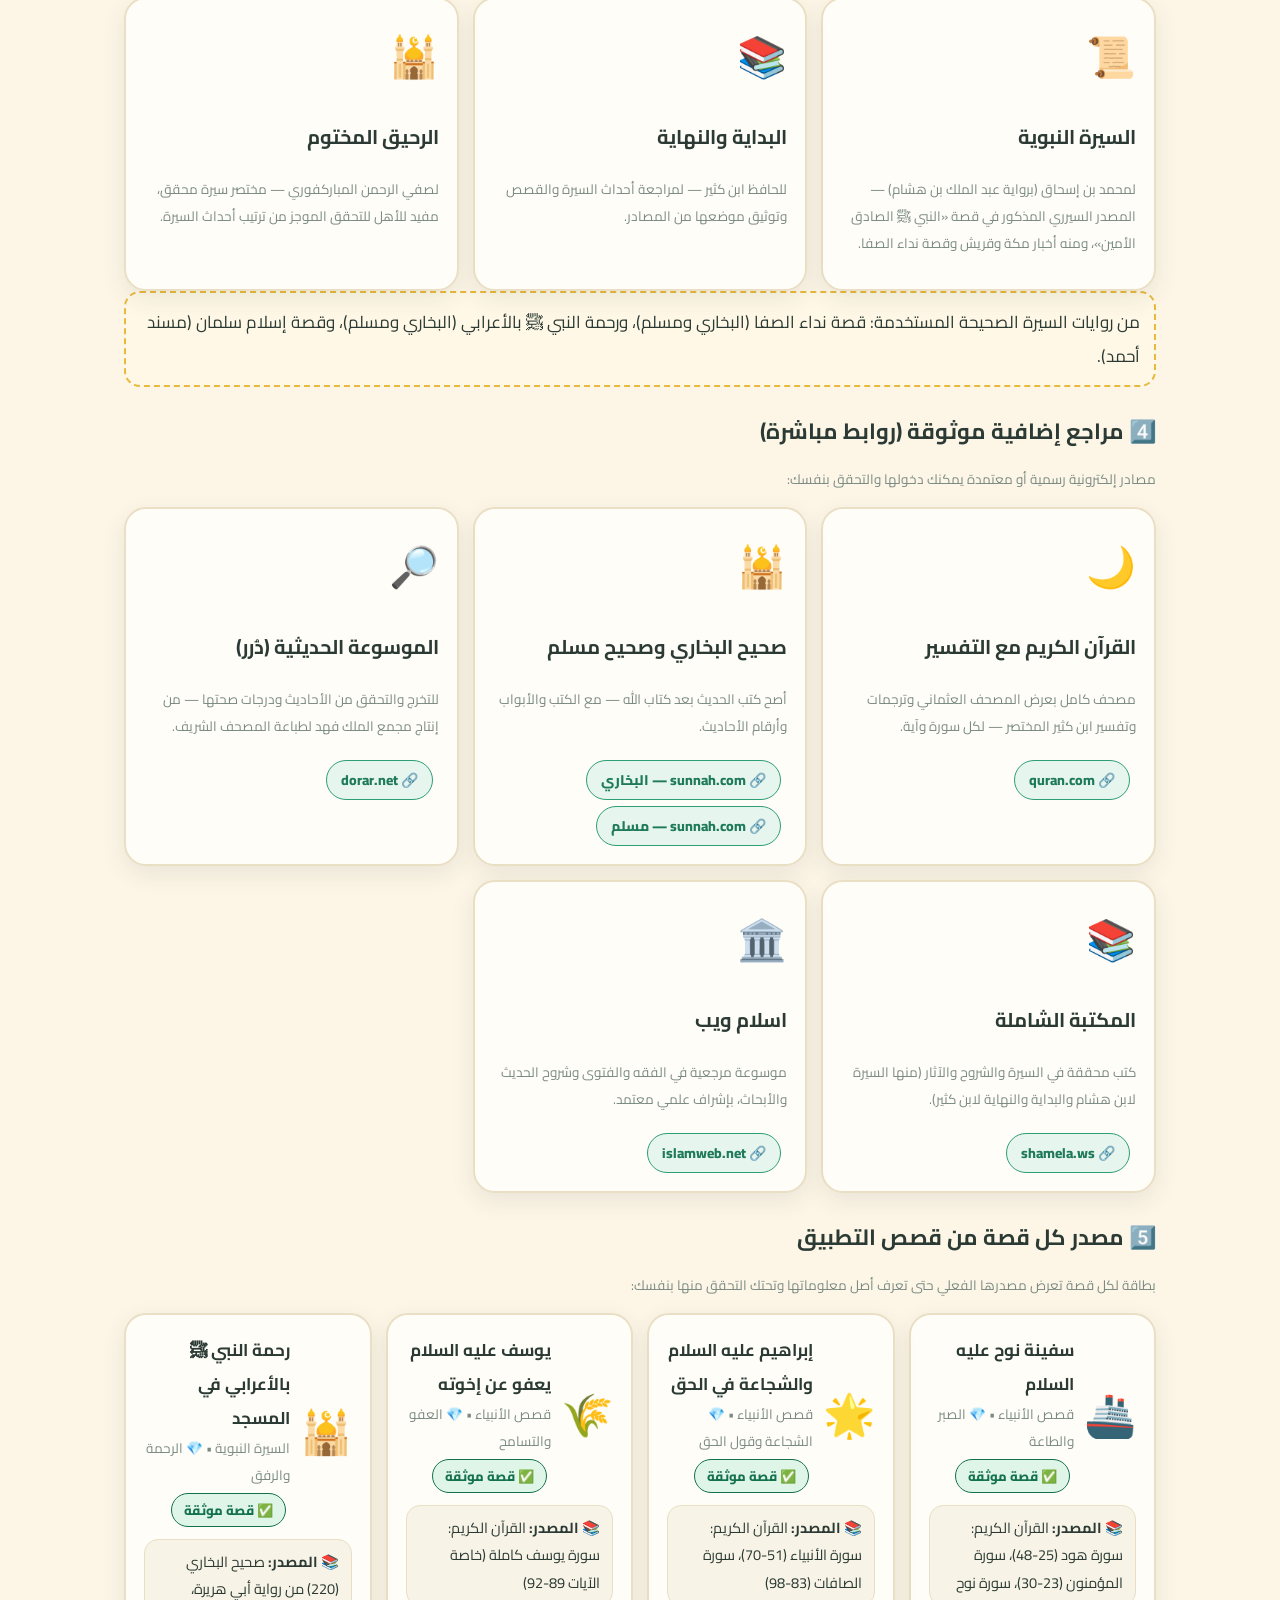
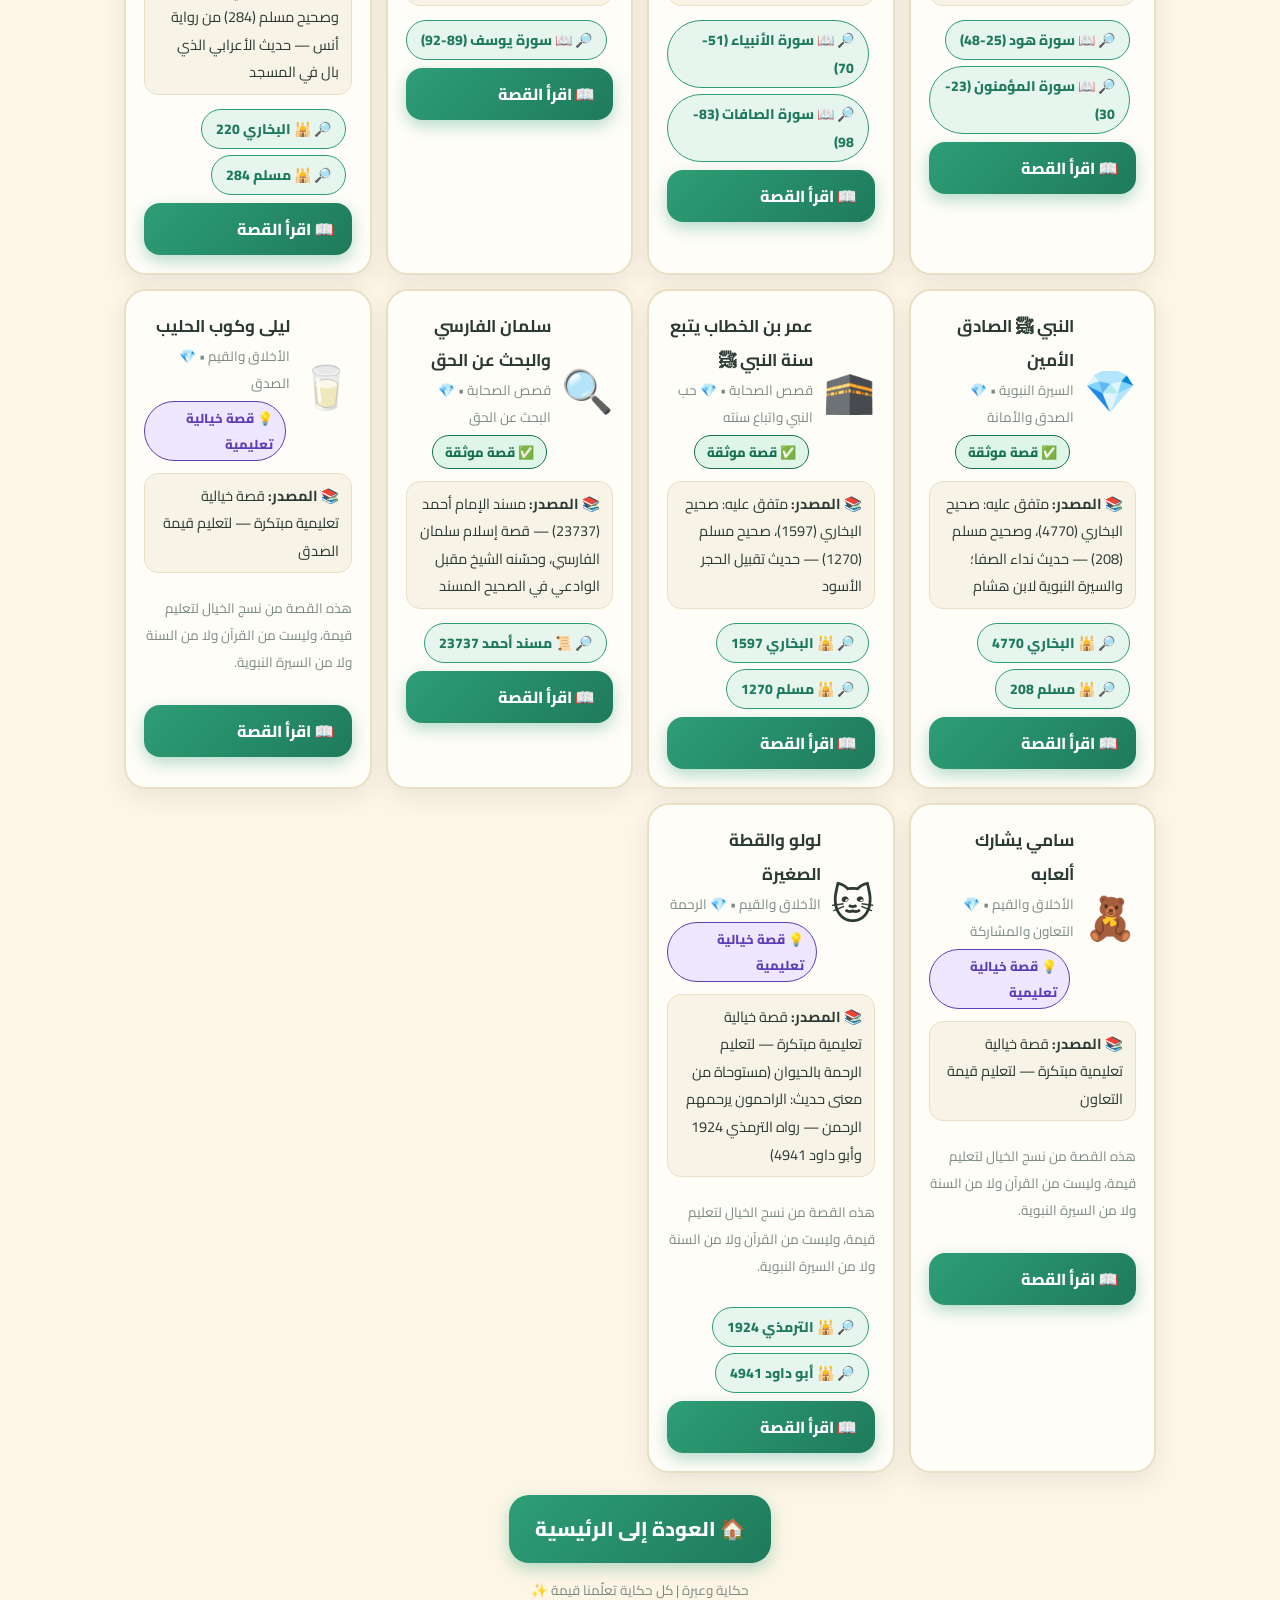
==== commit 22615d3b: "publish sources.html" ====
--- a/sources.html
+++ b/sources.html
@@ -5,6 +5,14 @@
 <meta name="viewport" content="width=device-width, initial-scale=1.0">
 <title>مصادر الحكايات | حكاية وعبرة</title>
 <meta name="description" content="مصادر كل قصة في تطبيق حكاية وعبرة: آيات القرآن الكريم بأرقامها، أحاديث نبوية بنصوصها ومراجعها ودرجاتها، ومراجع السيرة النبوية، ومراجع إضافية موثوقة بروابط مباشرة.">
+<link rel="manifest" href="manifest.json">
+<meta name="theme-color" content="#2e9e77">
+<meta name="mobile-web-app-capable" content="yes">
+<meta name="apple-mobile-web-app-capable" content="yes">
+<meta name="apple-mobile-web-app-status-bar-style" content="default">
+<meta name="apple-mobile-web-app-title" content="حكاية وعبرة">
+<link rel="apple-touch-icon" href="icon-180.png">
+<link rel="icon" type="image/png" sizes="192x192" href="icon-192.png">
 <link rel="preconnect" href="https://fonts.googleapis.com">
 <link href="https://fonts.googleapis.com/css2?family=Cairo:wght@400;700;800;900&display=swap" rel="stylesheet">
 <link rel="stylesheet" href="styles.css">
@@ -226,5 +234,8 @@
   '</div>';}).join("");
 })();
 </script>
+<script>
+if("serviceWorker" in navigator){window.addEventListener("load",function(){navigator.serviceWorker.register("service-worker.js").catch(function(e){console.warn("تعذر تسجيل service worker",e);});});}
+</script>
 </body>
 </html>
--- a/styles.css
+++ b/styles.css
@@ -99,3 +99,32 @@
 .toast{position:fixed;bottom:90px;right:50%;transform:translateX(50%);background:#2b3a34;color:#fff;padding:12px 24px;border-radius:999px;font-weight:800;z-index:99;display:none;box-shadow:var(--shadow)}
 .toast.show{display:block;animation:fade .3s}
 @media(max-width:640px){.hero{padding:18px}.mascot{width:100px;height:100px;font-size:60px}.btn-big{font-size:18px}}
+
+/* بطاقة مصادر الحكايات في الرئيسية */
+.src-card{display:block;text-decoration:none;color:inherit;background:linear-gradient(135deg,#fffdf8,#edf7f1);border-color:var(--green)}
+.src-card:hover{border-color:var(--gold)}
+.src-card-row{display:flex;gap:14px;align-items:center;flex-wrap:wrap}
+.src-card-ico{width:64px;height:64px;flex-shrink:0;border-radius:20px;background:linear-gradient(135deg,var(--green),var(--green-d));display:grid;place-items:center;font-size:34px;box-shadow:var(--shadow)}
+.src-card-txt{flex:1;min-width:200px}
+.src-card-txt h3{margin:0 0 4px;font-size:20px;color:var(--green-d)}
+.src-card-go{background:var(--gold-soft);border:2px solid var(--gold);border-radius:999px;padding:8px 16px;font-weight:800;font-size:15px;color:#7a5b00;white-space:nowrap}
+
+/* صفحة مصادر الحكايات */
+.src-hero{background:linear-gradient(135deg,#fffdf8,#eef7f2)}
+.src-hero h1{font-size:clamp(24px,4.5vw,34px)}
+.src-nav{display:flex;gap:8px;flex-wrap:wrap;margin-top:14px}
+.src-nav a{text-decoration:none;font-weight:800;font-size:15px;background:#fff;border:2px solid var(--line);border-radius:999px;padding:8px 16px;color:var(--green-d);transition:.18s}
+.src-nav a:hover{background:var(--green);color:#fff;border-color:var(--green);transform:translateY(-2px)}
+.src-list{margin:8px 0;padding:0 18px 0 0}
+.src-list li{margin:8px 0;line-height:2}
+.src-quote{background:#fff;border:2px dashed var(--line);border-radius:16px;padding:12px 14px;line-height:2.2;font-size:16px;color:#33443c;margin:10px 0}
+.src-facts{display:grid;gap:6px;font-size:15px;margin:10px 0}
+.src-facts b{color:var(--green-d)}
+.src-link{display:inline-block;background:#e6f5ee;border:1.5px solid var(--green);color:var(--green-d);border-radius:999px;padding:5px 14px;font-size:14px;font-weight:800;text-decoration:none;margin:6px 6px 0 0;transition:.18s}
+.src-link:hover{background:var(--green);color:#fff;transform:translateY(-2px)}
+.src-note{background:#fff8e6;border:2px dashed var(--gold);border-radius:16px;padding:12px 14px;line-height:2}
+.src-story{display:flex;flex-direction:column;gap:8px}
+.src-story-head{display:flex;gap:10px;align-items:center}
+.src-story-art{font-size:42px}
+.src-story-src{background:#f7f3e6;border:1.5px solid var(--line);border-radius:14px;padding:8px 12px;font-size:14.5px;line-height:1.9}
+.src-story-links{display:flex;flex-wrap:wrap}
